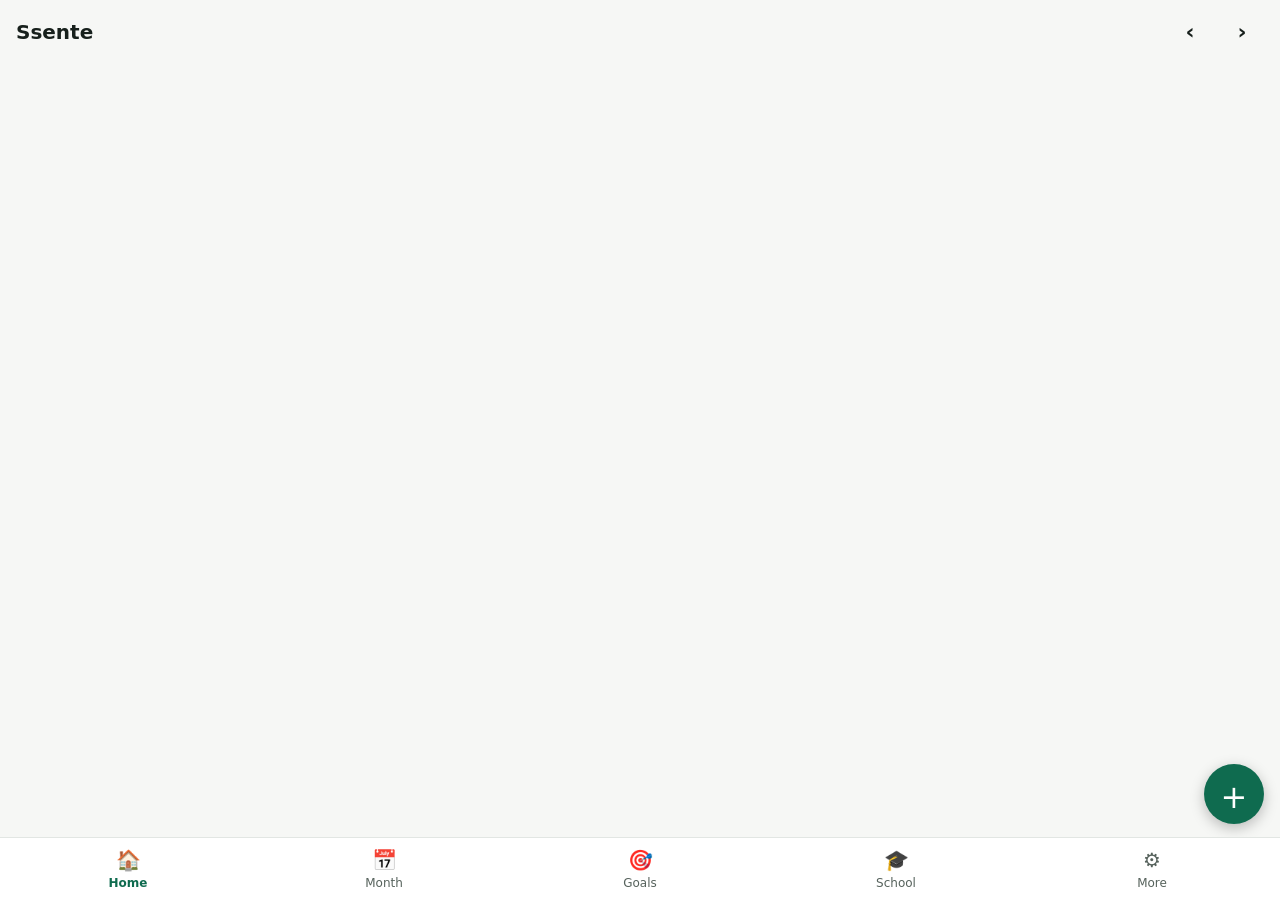
==== index.html @ 5a8ca170 "Add app UI: dashboard, expenses, income, goals, semester planner, loan check Bottom-sheet add expens" ====
<!doctype html>
<html lang="en">
<head>
<meta charset="utf-8">
<meta name="viewport" content="width=device-width, initial-scale=1, viewport-fit=cover">
<meta name="theme-color" content="#0f6b4f">
<meta name="description" content="Personal finance tracker in UGX. All data stays on your phone.">
<title>Ssente</title>
<link rel="manifest" href="manifest.webmanifest">
<link rel="icon" href="icons/icon.svg" type="image/svg+xml">
<link rel="apple-touch-icon" href="icons/icon-192.png">
<link rel="stylesheet" href="css/style.css">
</head>
<body>
<header class="top"><h1 id="title">Ssente</h1><div id="monthSwitch" class="month-switch" hidden>
  <button class="icon-btn" data-act="prevMonth" aria-label="Previous month">‹</button>
  <span id="monthLabel"></span>
  <button class="icon-btn" data-act="nextMonth" aria-label="Next month">›</button></div></header>
<main id="view"></main>
<button id="fab" class="fab" data-act="addExpense" aria-label="Add expense">+</button>
<nav class="tabs">
  <button data-tab="home" class="on"><span>🏠</span>Home</button>
  <button data-tab="month"><span>📅</span>Month</button>
  <button data-tab="goals"><span>🎯</span>Goals</button>
  <button data-tab="school"><span>🎓</span>School</button>
  <button data-tab="more"><span>⚙️</span>More</button>
</nav>
<dialog id="sheet"><form id="sheetForm" method="dialog"></form></dialog>
<script src="js/money.js"></script>
<script src="js/store.js"></script>
<script src="js/charts.js"></script>
<script src="js/app.js"></script>
</body>
</html>
---- css/style.css ----
:root {
  --bg: #f6f7f5; --card: #ffffff; --ink: #17201c; --ink2: #56625c; --line: #e2e6e3;
  --brand: #0f6b4f; --brand-ink: #ffffff; --ok: #1f8a4c; --warn: #c27c00; --bad: #c4321f;
  --track: #e7ebe8; --radius: 14px;
}
@media (prefers-color-scheme: dark) { :root:not([data-theme="light"]) {
  --bg: #0f1412; --card: #19201d; --ink: #e8eeea; --ink2: #9aa7a0; --line: #2a332f;
  --brand: #3fbf8f; --brand-ink: #062118; --ok: #4cc27c; --warn: #f0b03a; --bad: #ff6b57; --track: #26302c; } }
:root[data-theme="dark"] {
  --bg: #0f1412; --card: #19201d; --ink: #e8eeea; --ink2: #9aa7a0; --line: #2a332f;
  --brand: #3fbf8f; --brand-ink: #062118; --ok: #4cc27c; --warn: #f0b03a; --bad: #ff6b57; --track: #26302c; }

* { box-sizing: border-box; }
html, body { margin: 0; background: var(--bg); color: var(--ink);
  font: 16px/1.45 system-ui, -apple-system, "Segoe UI", Roboto, sans-serif; }
body { padding-bottom: calc(76px + env(safe-area-inset-bottom)); }
.top { position: sticky; top: 0; z-index: 5; background: var(--bg); display: flex; align-items: center;
  justify-content: space-between; padding: 10px 16px; padding-top: calc(10px + env(safe-area-inset-top)); }
.top h1 { font-size: 20px; margin: 0; }
.month-switch { display: flex; align-items: center; gap: 4px; font-weight: 600; }
main { max-width: 640px; margin: 0 auto; padding: 0 16px 24px; }
h2 { font-size: 17px; margin: 22px 0 8px; }
.card { background: var(--card); border: 1px solid var(--line); border-radius: var(--radius); padding: 14px; margin: 10px 0; }
.grid2 { display: grid; grid-template-columns: 1fr 1fr; gap: 10px; }
.stat { background: var(--card); border: 1px solid var(--line); border-radius: var(--radius); padding: 12px; }
.stat small, .muted { color: var(--ink2); font-size: 13px; }
.stat b { display: block; font-size: 18px; margin-top: 2px; font-variant-numeric: tabular-nums; }
.big { font-size: 26px; font-weight: 700; font-variant-numeric: tabular-nums; }
.bar { height: 12px; background: var(--track); border-radius: 6px; overflow: hidden; margin: 8px 0 4px; }
.bar > i { display: block; height: 100%; border-radius: 6px; background: var(--ok); transition: width .3s; }
.bar.warn > i { background: var(--warn); } .bar.danger > i, .bar.over > i { background: var(--bad); }
.tag { display: inline-block; font-size: 12px; font-weight: 600; padding: 2px 8px; border-radius: 99px; border: 1px solid currentColor; }
.t-ok { color: var(--ok); } .t-warn, .t-reserve { color: var(--warn); } .t-bad, .t-short { color: var(--bad); } .t-paid { color: var(--ink2); }
.banner { border-radius: var(--radius); padding: 12px 14px; margin: 10px 0; border: 1px solid var(--warn);
  background: color-mix(in srgb, var(--warn) 12%, var(--card)); }
.banner.bad { border-color: var(--bad); background: color-mix(in srgb, var(--bad) 12%, var(--card)); }
.list { list-style: none; margin: 0; padding: 0; }
.list li { display: flex; align-items: center; gap: 10px; padding: 12px 4px; border-bottom: 1px solid var(--line); min-height: 52px; }
.list li:last-child { border-bottom: 0; }
.list .grow { flex: 1; min-width: 0; } .list .grow div { overflow: hidden; text-overflow: ellipsis; white-space: nowrap; }
.amt { font-variant-numeric: tabular-nums; font-weight: 600; white-space: nowrap; }
.in { color: var(--ok); }
button, .btn { font: inherit; min-height: 44px; padding: 10px 16px; border-radius: 12px; border: 1px solid var(--line);
  background: var(--card); color: var(--ink); cursor: pointer; }
.btn-primary { background: var(--brand); color: var(--brand-ink); border-color: var(--brand); font-weight: 600; }
.btn-danger { color: var(--bad); }
.row { display: flex; gap: 8px; flex-wrap: wrap; align-items: center; } .row > .grow { flex: 1; }
.icon-btn { min-width: 44px; padding: 6px; font-size: 22px; background: none; border: 0; }
.link { background: none; border: 0; color: var(--brand); padding: 6px 0; min-height: 0; font-weight: 600; }
label { display: block; font-size: 13px; color: var(--ink2); margin: 10px 0 4px; }
input, select { font: inherit; width: 100%; min-height: 46px; padding: 10px 12px; border-radius: 12px;
  border: 1px solid var(--line); background: var(--bg); color: var(--ink); }
input.amount { font-size: 28px; font-weight: 700; text-align: center; }
.chips { display: grid; grid-template-columns: repeat(auto-fill, minmax(96px, 1fr)); gap: 8px; margin: 10px 0; }
.chip { min-height: 64px; display: flex; flex-direction: column; align-items: center; justify-content: center;
  font-size: 13px; padding: 6px; line-height: 1.2; text-align: center; }
.chip span { font-size: 22px; } .chip.on { border: 2px solid var(--brand); }
.tabs { position: fixed; bottom: 0; left: 0; right: 0; display: flex; background: var(--card); border-top: 1px solid var(--line);
  padding-bottom: env(safe-area-inset-bottom); z-index: 6; }
.tabs button { flex: 1; border: 0; border-radius: 0; background: none; font-size: 12px; color: var(--ink2);
  display: flex; flex-direction: column; align-items: center; padding: 8px 0; min-height: 60px; }
.tabs button span { font-size: 20px; } .tabs button.on { color: var(--brand); font-weight: 700; }
.fab { position: fixed; right: 16px; bottom: calc(76px + env(safe-area-inset-bottom)); width: 60px; height: 60px; border-radius: 50%;
  background: var(--brand); color: var(--brand-ink); border: 0; font-size: 32px; box-shadow: 0 4px 14px rgba(0,0,0,.25); z-index: 6; }
dialog { border: 0; border-radius: 18px 18px 0 0; padding: 16px; width: 100%; max-width: 640px; margin: auto auto 0;
  background: var(--card); color: var(--ink); max-height: 92vh; }
dialog::backdrop { background: rgba(0,0,0,.45); }
.sheet-actions { display: flex; gap: 8px; margin-top: 16px; } .sheet-actions > * { flex: 1; }
.chart svg { width: 100%; height: auto; display: block; overflow: visible; }
.chart text { fill: var(--ink2); font-size: 12px; }
.chart .val { fill: var(--ink); font-weight: 600; }
.tip { position: fixed; pointer-events: none; background: var(--ink); color: var(--bg); padding: 6px 10px; border-radius: 8px; font-size: 13px; z-index: 20; }
table { width: 100%; border-collapse: collapse; font-size: 14px; } td, th { text-align: left; padding: 6px 4px; border-bottom: 1px solid var(--line); }
td.r, th.r { text-align: right; font-variant-numeric: tabular-nums; }
details summary { cursor: pointer; min-height: 44px; display: flex; align-items: center; font-weight: 600; }
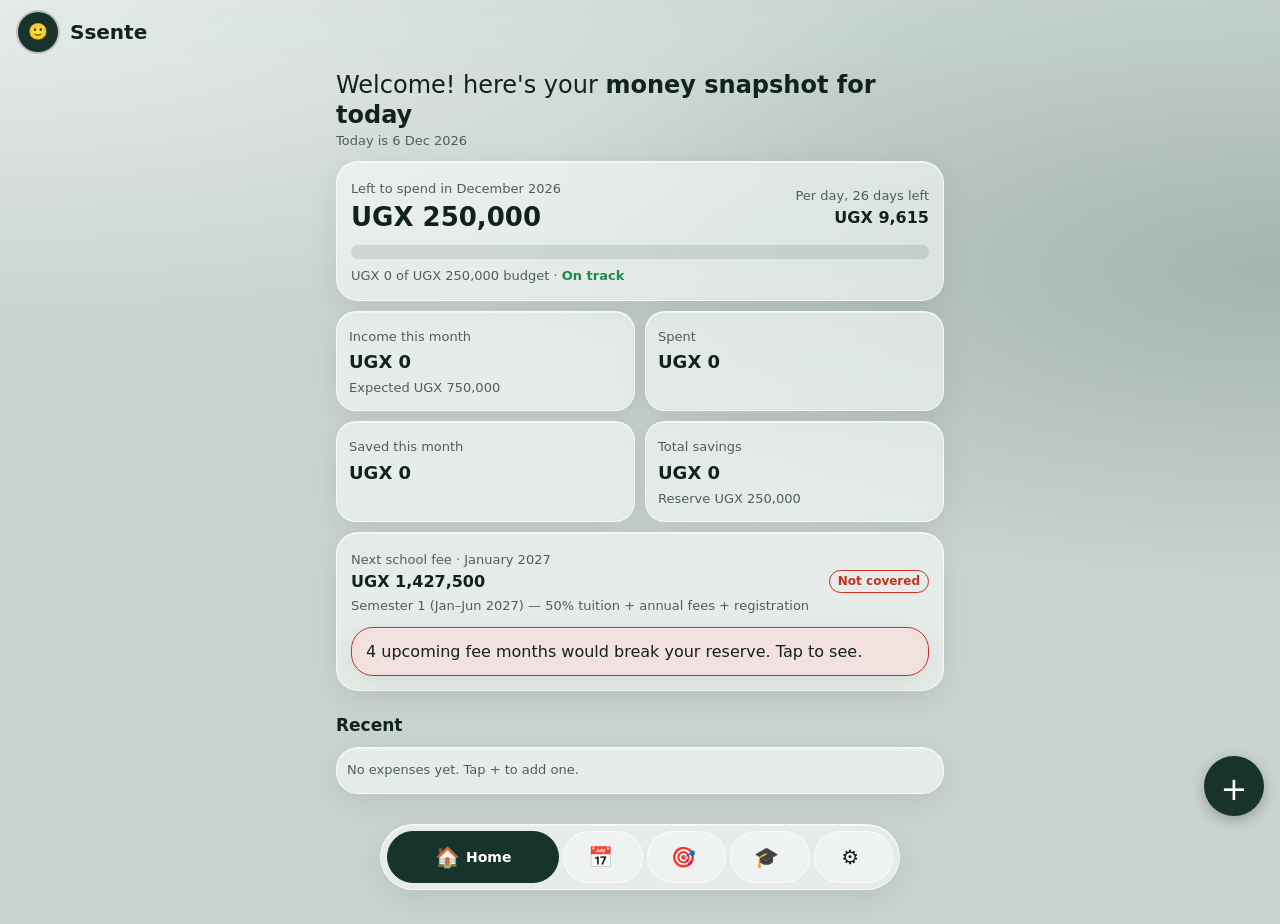
==== commit b7456532: "Restyle to sage glass look and add on-device profile photo Frosted cards, floating pill navigation, " ====
--- a/index.html
+++ b/index.html
@@ -3,7 +3,7 @@
 <head>
 <meta charset="utf-8">
 <meta name="viewport" content="width=device-width, initial-scale=1, viewport-fit=cover">
-<meta name="theme-color" content="#0f6b4f">
+<meta name="theme-color" content="#5f7a70">
 <meta name="description" content="Personal finance tracker in UGX. All data stays on your phone.">
 <title>Ssente</title>
 <link rel="manifest" href="manifest.webmanifest">
@@ -12,7 +12,7 @@
 <link rel="stylesheet" href="css/style.css">
 </head>
 <body>
-<header class="top"><h1 id="title">Ssente</h1><div id="monthSwitch" class="month-switch" hidden>
+<header class="top"><div class="who"><button id="avatar" class="avatar" data-act="tab" data-tab="more" aria-label="Profile"></button><h1 id="title">Ssente</h1></div><div id="monthSwitch" class="month-switch" hidden>
   <button class="icon-btn" data-act="prevMonth" aria-label="Previous month">‹</button>
   <span id="monthLabel"></span>
   <button class="icon-btn" data-act="nextMonth" aria-label="Next month">›</button></div></header>
--- a/css/style.css
+++ b/css/style.css
@@ -73,3 +73,51 @@
 table { width: 100%; border-collapse: collapse; font-size: 14px; } td, th { text-align: left; padding: 6px 4px; border-bottom: 1px solid var(--line); }
 td.r, th.r { text-align: right; font-variant-numeric: tabular-nums; }
 details summary { cursor: pointer; min-height: 44px; display: flex; align-items: center; font-weight: 600; }
+[hidden] { display: none !important; }
+
+/* ---------- Sage glass theme ---------- */
+:root {
+  --bg: #c9d3cf; --card: rgba(255,255,255,.55); --ink: #10221c; --ink2: #4d5f58; --line: rgba(255,255,255,.7);
+  --brand: #17332b; --brand-ink: #ffffff; --track: rgba(23,51,43,.12); --radius: 22px;
+  --glass-blur: blur(18px) saturate(140%);
+}
+@media (prefers-color-scheme: dark) { :root:not([data-theme="light"]) {
+  --bg: #0e1715; --card: rgba(255,255,255,.07); --ink: #e9f1ee; --ink2: #9fb2ab; --line: rgba(255,255,255,.12);
+  --brand: #cfe5dc; --brand-ink: #10221c; --track: rgba(255,255,255,.1); } }
+:root[data-theme="dark"] {
+  --bg: #0e1715; --card: rgba(255,255,255,.07); --ink: #e9f1ee; --ink2: #9fb2ab; --line: rgba(255,255,255,.12);
+  --brand: #cfe5dc; --brand-ink: #10221c; --track: rgba(255,255,255,.1); }
+html, body { background: var(--bg); }
+body { background: radial-gradient(120% 60% at 0% 0%, rgba(255,255,255,.55), transparent 60%),
+  radial-gradient(90% 50% at 100% 30%, rgba(95,122,112,.35), transparent 70%), var(--bg); background-attachment: fixed; min-height: 100vh; }
+.top { background: transparent; backdrop-filter: var(--glass-blur); -webkit-backdrop-filter: var(--glass-blur); }
+.who { display: flex; align-items: center; gap: 10px; }
+.avatar { width: 44px; height: 44px; min-height: 0; padding: 0; border-radius: 50%; overflow: hidden; border: 2px solid var(--line);
+  background: var(--brand); color: var(--brand-ink); font-weight: 700; font-size: 16px; flex: none; }
+.avatar img { width: 100%; height: 100%; object-fit: cover; display: block; }
+.avatar.xl { width: 84px; height: 84px; font-size: 28px; }
+.card, .stat, .tabs, dialog, .banner { backdrop-filter: var(--glass-blur); -webkit-backdrop-filter: var(--glass-blur);
+  box-shadow: 0 8px 30px rgba(16,34,28,.08), inset 0 1px 0 rgba(255,255,255,.5); }
+.stat { border-radius: 20px; }
+.hello { font-size: 24px; line-height: 1.25; margin: 6px 0 2px; font-weight: 400; }
+.hello b { font-weight: 700; }
+button, .btn { border-radius: 99px; background: var(--card); border-color: var(--line); }
+.btn-primary { background: var(--brand); color: var(--brand-ink); border-color: var(--brand); }
+input, select { border-radius: 16px; background: rgba(255,255,255,.35); border-color: var(--line); }
+:root[data-theme="dark"] input, :root[data-theme="dark"] select { background: rgba(255,255,255,.06); }
+@media (prefers-color-scheme: dark) { :root:not([data-theme="light"]) input, :root:not([data-theme="light"]) select { background: rgba(255,255,255,.06); } }
+.chip { border-radius: 20px; } .chip.on { background: var(--brand); color: var(--brand-ink); border-color: var(--brand); }
+.bar { height: 14px; border-radius: 99px; } .bar > i { border-radius: 99px; }
+/* floating pill nav: icons only, active tab shows its label */
+.tabs { left: 12px; right: 12px; bottom: calc(10px + env(safe-area-inset-bottom)); border-radius: 99px; padding: 6px; gap: 4px;
+  border: 1px solid var(--line); max-width: 520px; margin: 0 auto; }
+.tabs button { font-size: 0; min-height: 52px; border-radius: 99px; flex-direction: row; justify-content: center; gap: 6px;
+  border: 1px solid var(--line); background: rgba(255,255,255,.35); color: var(--ink); }
+.tabs button span { font-size: 20px; }
+.tabs button.on { flex: 2.2; font-size: 14px; background: var(--brand); color: var(--brand-ink); border-color: var(--brand); }
+body { padding-bottom: calc(96px + env(safe-area-inset-bottom)); }
+.fab { bottom: calc(84px + env(safe-area-inset-bottom)); background: var(--brand); color: var(--brand-ink); }
+dialog { border-radius: 28px 28px 0 0; background: var(--card); }
+:root:not([data-theme="dark"]) dialog { background: rgba(240,245,243,.92); }
+@media (prefers-color-scheme: dark) { :root:not([data-theme="light"]) dialog { background: rgba(20,32,29,.95); } }
+:root[data-theme="dark"] dialog { background: rgba(20,32,29,.95); }
